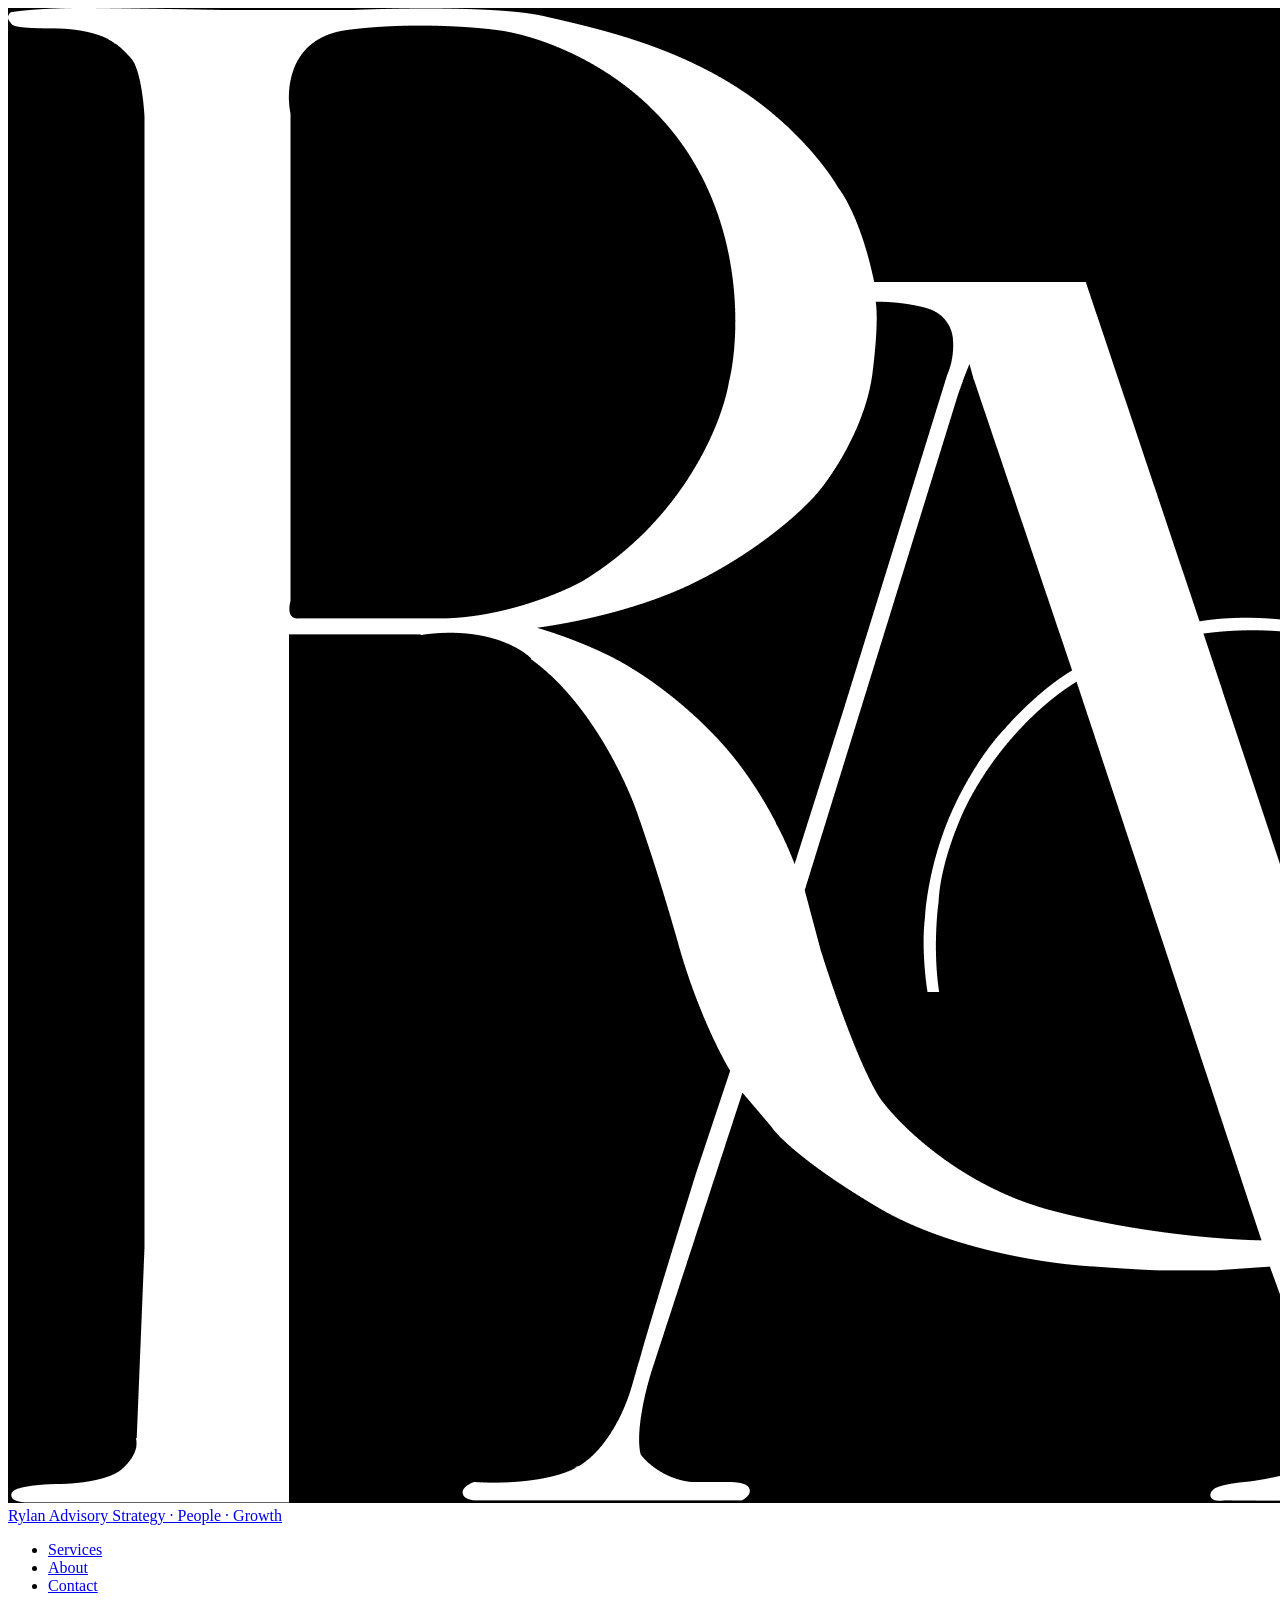
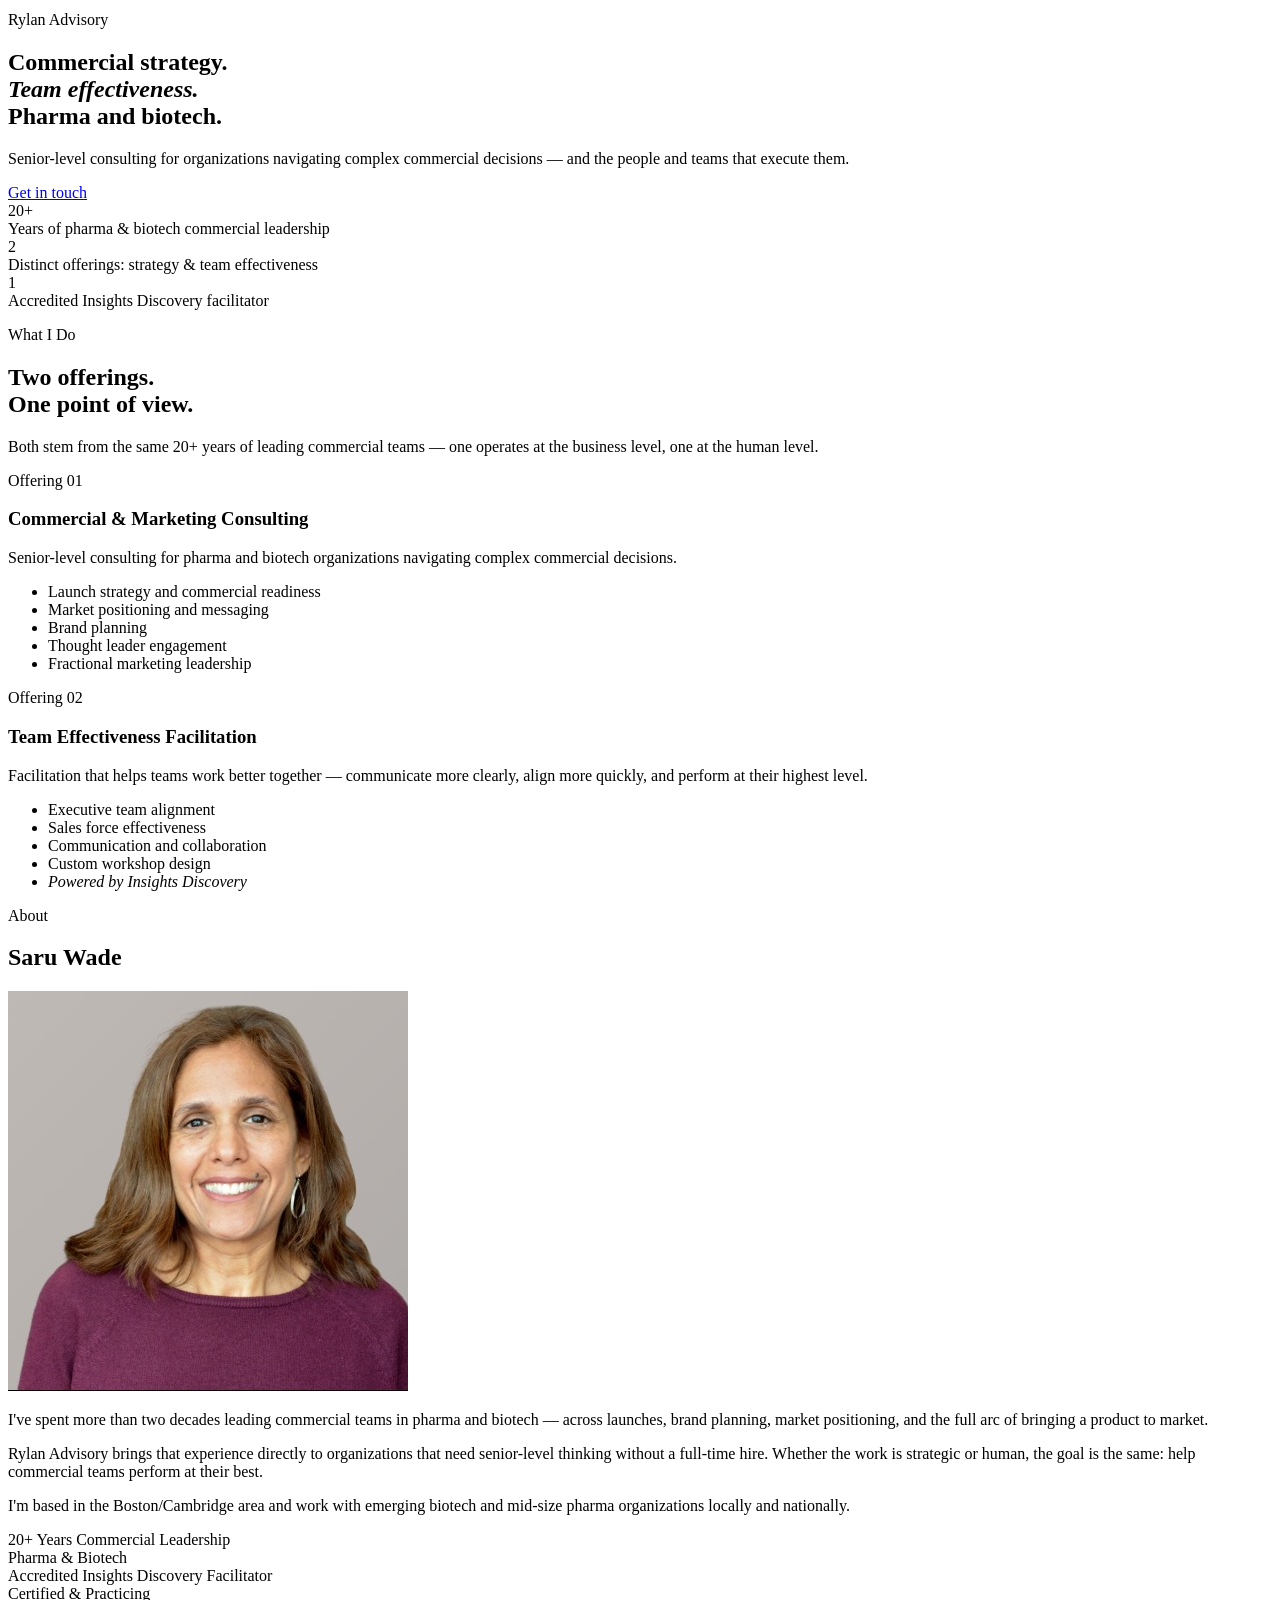
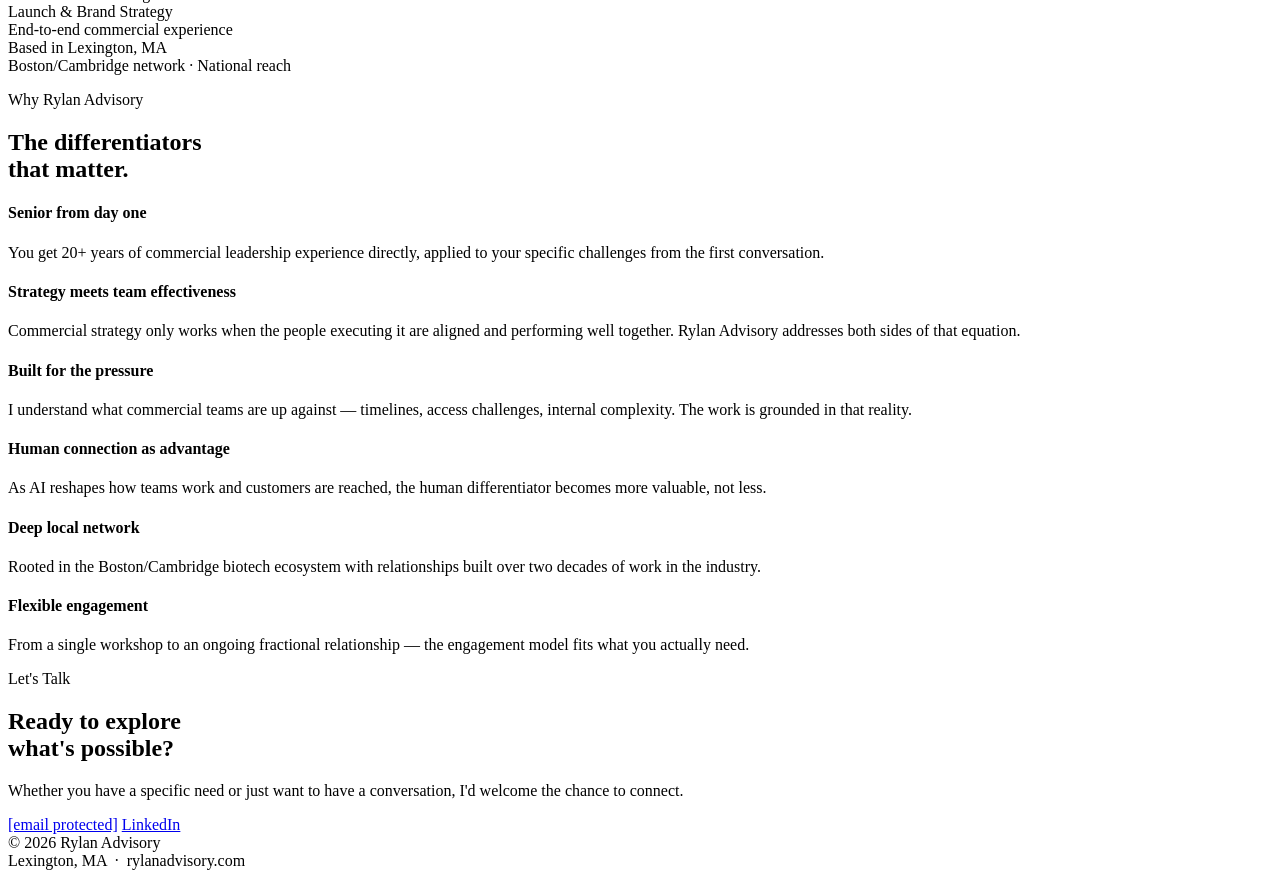
==== index.html @ 905ac135 "Rename index (2).html to index.html" ====
<!DOCTYPE html>
<html lang="en">
<head>
<meta charset="UTF-8" />
<meta name="viewport" content="width=device-width, initial-scale=1.0"/>
<meta name="description" content="Rylan Advisory — Commercial strategy and team effectiveness consulting for pharma and biotech organizations. Founded by Saru Wade, based in Lexington, MA." />
<title>Rylan Advisory | Commercial Strategy & Team Effectiveness</title>
<link rel="stylesheet" href="style.css" />
</head>
<body>

<!-- NAV -->
<nav>
  <a href="#" class="nav-logo">
    <div class="nav-logomark">
      <img src="logo.png" alt="Rylan Advisory" />
    </div>
    <div class="nav-wordmark">
      Rylan Advisory
      <span>Strategy · People · Growth</span>
    </div>
  </a>
  <ul>
    <li><a href="#offerings">Services</a></li>
    <li><a href="#about">About</a></li>
    <li><a href="#contact">Contact</a></li>
  </ul>
</nav>

<!-- HERO -->
<section class="hero">
  <div class="hero-inner">
    <div class="hero-left">
      <p class="hero-eyebrow">Rylan Advisory</p>
      <h1 class="hero-headline">
        Commercial strategy.<br/>
        <em>Team effectiveness.</em><br/>
        Pharma and biotech.
      </h1>
      <p class="hero-subhead">
        Senior-level consulting for organizations navigating complex commercial decisions — and the people and teams that execute them.
      </p>
      <a href="#contact" class="hero-cta">Get in touch</a>
    </div>
    <div class="hero-right">
      <div class="hero-stat">
        <div class="hero-stat-number">20+</div>
        <div class="hero-stat-label">Years of pharma &amp; biotech commercial leadership</div>
      </div>
      <div class="hero-stat">
        <div class="hero-stat-number">2</div>
        <div class="hero-stat-label">Distinct offerings: strategy &amp; team effectiveness</div>
      </div>
      <div class="hero-stat">
        <div class="hero-stat-number">1</div>
        <div class="hero-stat-label">Accredited Insights Discovery facilitator</div>
      </div>
    </div>
  </div>
</section>

<!-- OFFERINGS -->
<section class="offerings" id="offerings">
  <div class="section-inner">
    <p class="section-label fade-up">What I Do</p>
    <h2 class="section-title fade-up">Two offerings.<br/>One point of view.</h2>
    <p class="section-intro fade-up">Both stem from the same 20+ years of leading commercial teams — one operates at the business level, one at the human level.</p>
    <div class="offerings-grid">
      <div class="offering-card fade-up">
        <p class="offering-number">Offering 01</p>
        <h3 class="offering-title">Commercial &amp; Marketing Consulting</h3>
        <p class="offering-desc">Senior-level consulting for pharma and biotech organizations navigating complex commercial decisions.</p>
        <ul class="offering-list">
          <li>Launch strategy and commercial readiness</li>
          <li>Market positioning and messaging</li>
          <li>Brand planning</li>
          <li>Thought leader engagement</li>
          <li>Fractional marketing leadership</li>
        </ul>
      </div>
      <div class="offering-card fade-up">
        <p class="offering-number">Offering 02</p>
        <h3 class="offering-title">Team Effectiveness Facilitation</h3>
        <p class="offering-desc">Facilitation that helps teams work better together — communicate more clearly, align more quickly, and perform at their highest level.</p>
        <ul class="offering-list">
          <li>Executive team alignment</li>
          <li>Sales force effectiveness</li>
          <li>Communication and collaboration</li>
          <li>Custom workshop design</li>
          <li><em>Powered by Insights Discovery</em></li>
        </ul>
      </div>
    </div>
  </div>
</section>

<!-- ABOUT -->
<section class="about" id="about">
  <div class="about-inner">
    <div>
      <p class="section-label fade-up">About</p>
      <h2 class="section-title fade-up">Saru Wade</h2>
      <img src="[data-uri]" alt="Saru Wade" class="about-headshot fade-up" />
      <div class="about-body fade-up">
        <p>I've spent more than two decades leading commercial teams in pharma and biotech — across launches, brand planning, market positioning, and the full arc of bringing a product to market.</p>
        <p>Rylan Advisory brings that experience directly to organizations that need senior-level thinking without a full-time hire. Whether the work is strategic or human, the goal is the same: help commercial teams perform at their best.</p>
        <p>I'm based in the Boston/Cambridge area and work with emerging biotech and mid-size pharma organizations locally and nationally.</p>
      </div>
    </div>
    <div class="about-credentials fade-up">
      <div class="credential">
        <div class="credential-title">20+ Years Commercial Leadership</div>
        <div class="credential-detail">Pharma &amp; Biotech</div>
      </div>
      <div class="credential">
        <div class="credential-title">Accredited Insights Discovery Facilitator</div>
        <div class="credential-detail">Certified &amp; Practicing</div>
      </div>
      <div class="credential">
        <div class="credential-title">Launch &amp; Brand Strategy</div>
        <div class="credential-detail">End-to-end commercial experience</div>
      </div>
      <div class="credential">
        <div class="credential-title">Based in Lexington, MA</div>
        <div class="credential-detail">Boston/Cambridge network · National reach</div>
      </div>
    </div>
  </div>
</section>

<!-- WHY -->
<section class="why">
  <div class="section-inner">
    <p class="section-label fade-up">Why Rylan Advisory</p>
    <h2 class="section-title fade-up">The differentiators<br/>that matter.</h2>
    <div class="why-grid">
      <div class="why-item fade-up">
        <div class="why-icon"></div>
        <h4 class="why-item-title">Senior from day one</h4>
        <p class="why-item-text">You get 20+ years of commercial leadership experience directly, applied to your specific challenges from the first conversation.</p>
      </div>
      <div class="why-item fade-up">
        <div class="why-icon"></div>
        <h4 class="why-item-title">Strategy meets team effectiveness</h4>
        <p class="why-item-text">Commercial strategy only works when the people executing it are aligned and performing well together. Rylan Advisory addresses both sides of that equation.</p>
      </div>
      <div class="why-item fade-up">
        <div class="why-icon"></div>
        <h4 class="why-item-title">Built for the pressure</h4>
        <p class="why-item-text">I understand what commercial teams are up against — timelines, access challenges, internal complexity. The work is grounded in that reality.</p>
      </div>
      <div class="why-item fade-up">
        <div class="why-icon"></div>
        <h4 class="why-item-title">Human connection as advantage</h4>
        <p class="why-item-text">As AI reshapes how teams work and customers are reached, the human differentiator becomes more valuable, not less.</p>
      </div>
      <div class="why-item fade-up">
        <div class="why-icon"></div>
        <h4 class="why-item-title">Deep local network</h4>
        <p class="why-item-text">Rooted in the Boston/Cambridge biotech ecosystem with relationships built over two decades of work in the industry.</p>
      </div>
      <div class="why-item fade-up">
        <div class="why-icon"></div>
        <h4 class="why-item-title">Flexible engagement</h4>
        <p class="why-item-text">From a single workshop to an ongoing fractional relationship — the engagement model fits what you actually need.</p>
      </div>
    </div>
  </div>
</section>

<!-- CONTACT -->
<section class="contact" id="contact">
  <div class="section-inner">
    <p class="section-label fade-up">Let's Talk</p>
    <h2 class="section-title fade-up">Ready to explore<br/>what's possible?</h2>
    <p class="contact-sub fade-up">Whether you have a specific need or just want to have a conversation, I'd welcome the chance to connect.</p>
    <div class="contact-links fade-up">
      <a href="/cdn-cgi/l/email-protection#83f0e2f1f6adf4e2e7e6c3e4eee2eaefade0ecee" class="contact-link primary"><span class="__cf_email__" data-cfemail="3f4c5e4d4a11485e5b5a7f58525e5653115c5052">[email&#160;protected]</span></a>
      <a href="https://www.linkedin.com/in/saru-wade" class="contact-link secondary" target="_blank">LinkedIn</a>
    </div>
  </div>
</section>

<!-- FOOTER -->
<footer>
  <div class="footer-left">&copy; 2026 Rylan Advisory</div>
  <div class="footer-right">Lexington, MA &nbsp;&middot;&nbsp; rylanadvisory.com</div>
</footer>

<script data-cfasync="false" src="/cdn-cgi/scripts/5c5dd728/cloudflare-static/email-decode.min.js"></script><script>
  const observer = new IntersectionObserver((entries) => {
    entries.forEach((entry) => {
      if (entry.isIntersecting) {
        setTimeo
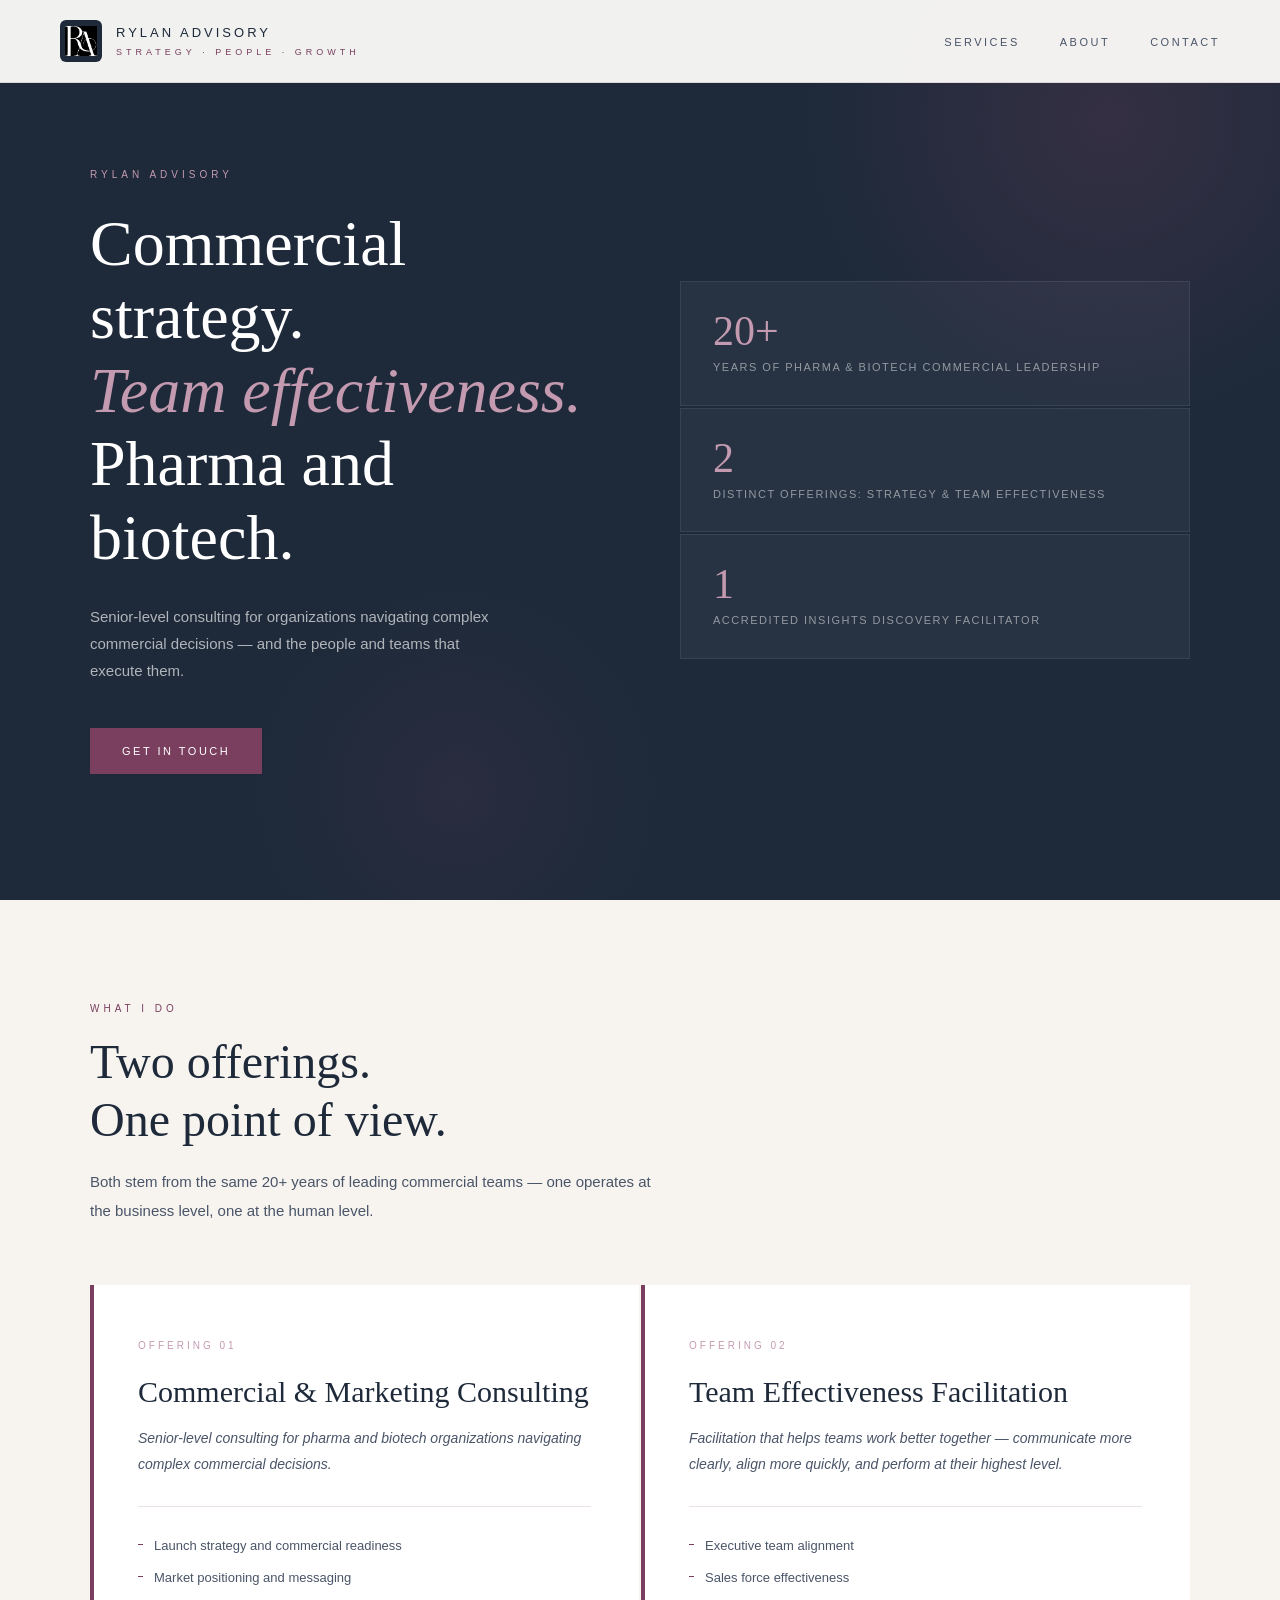
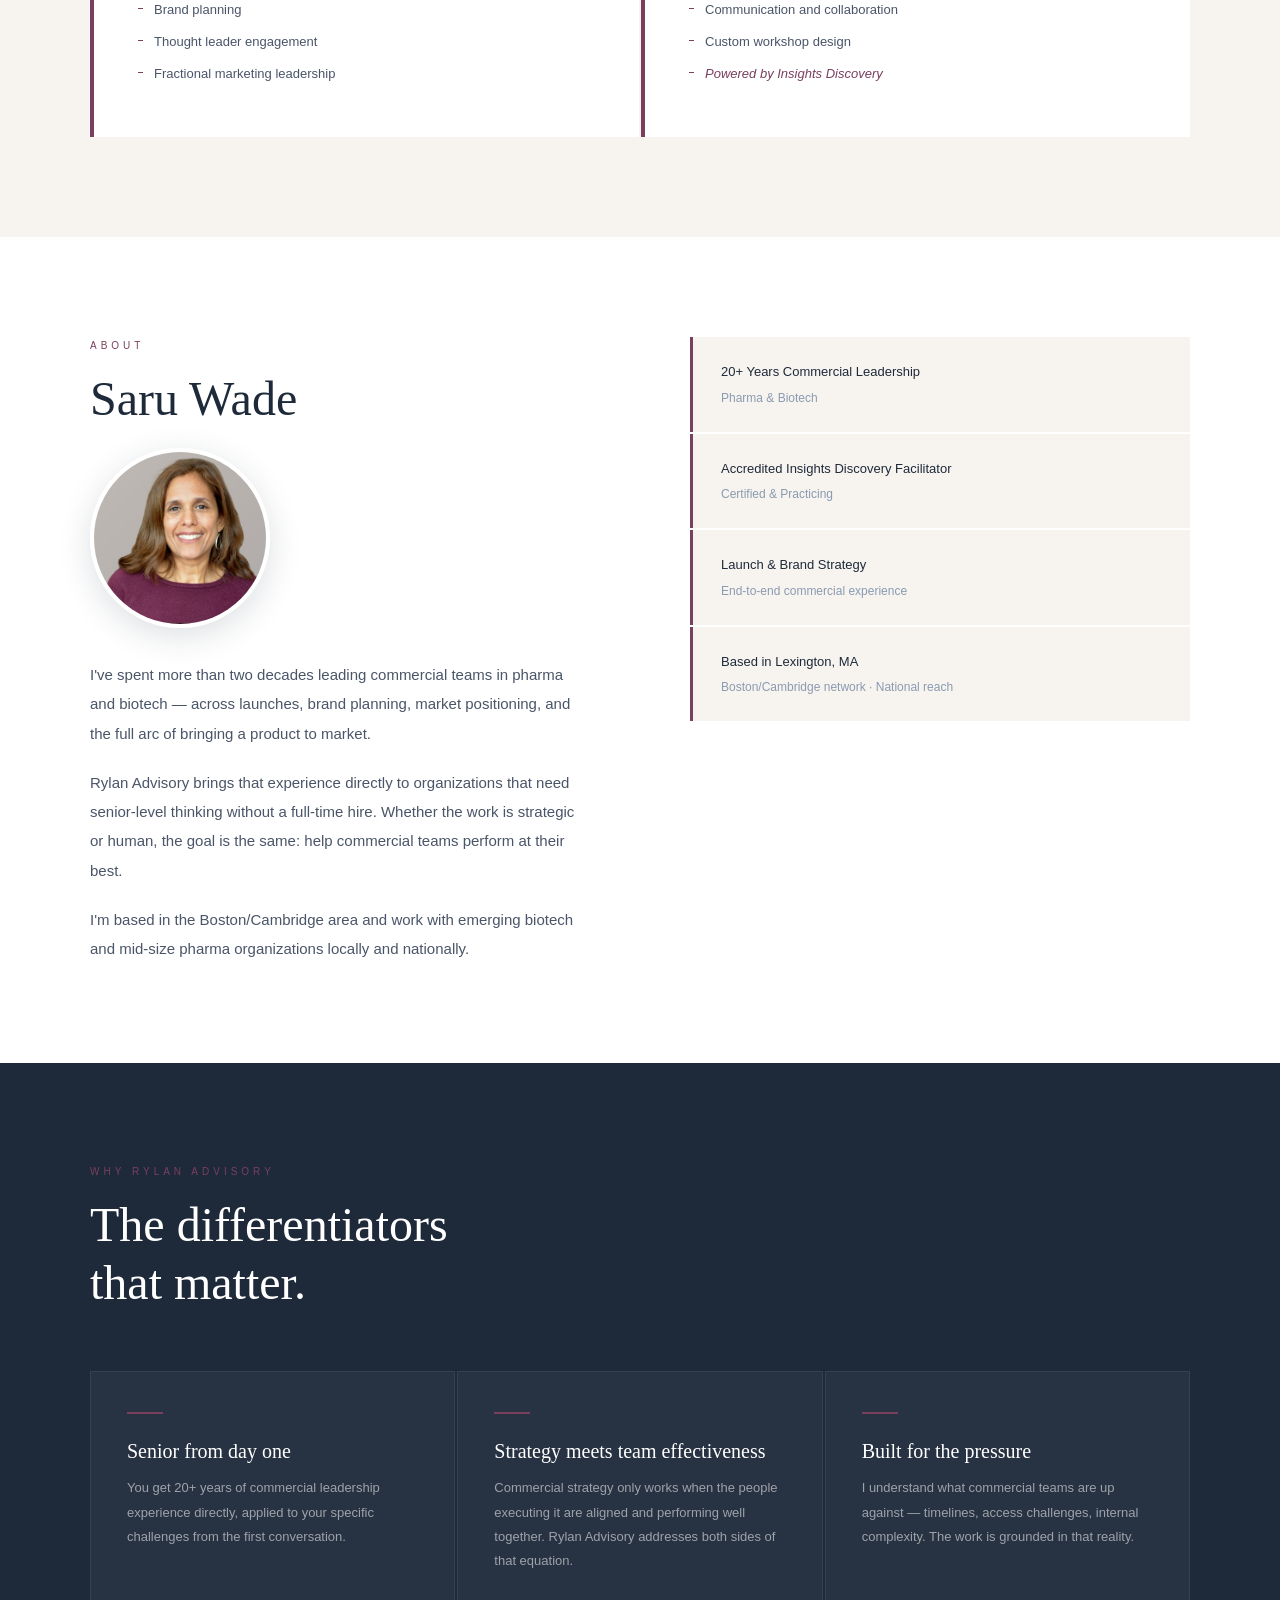
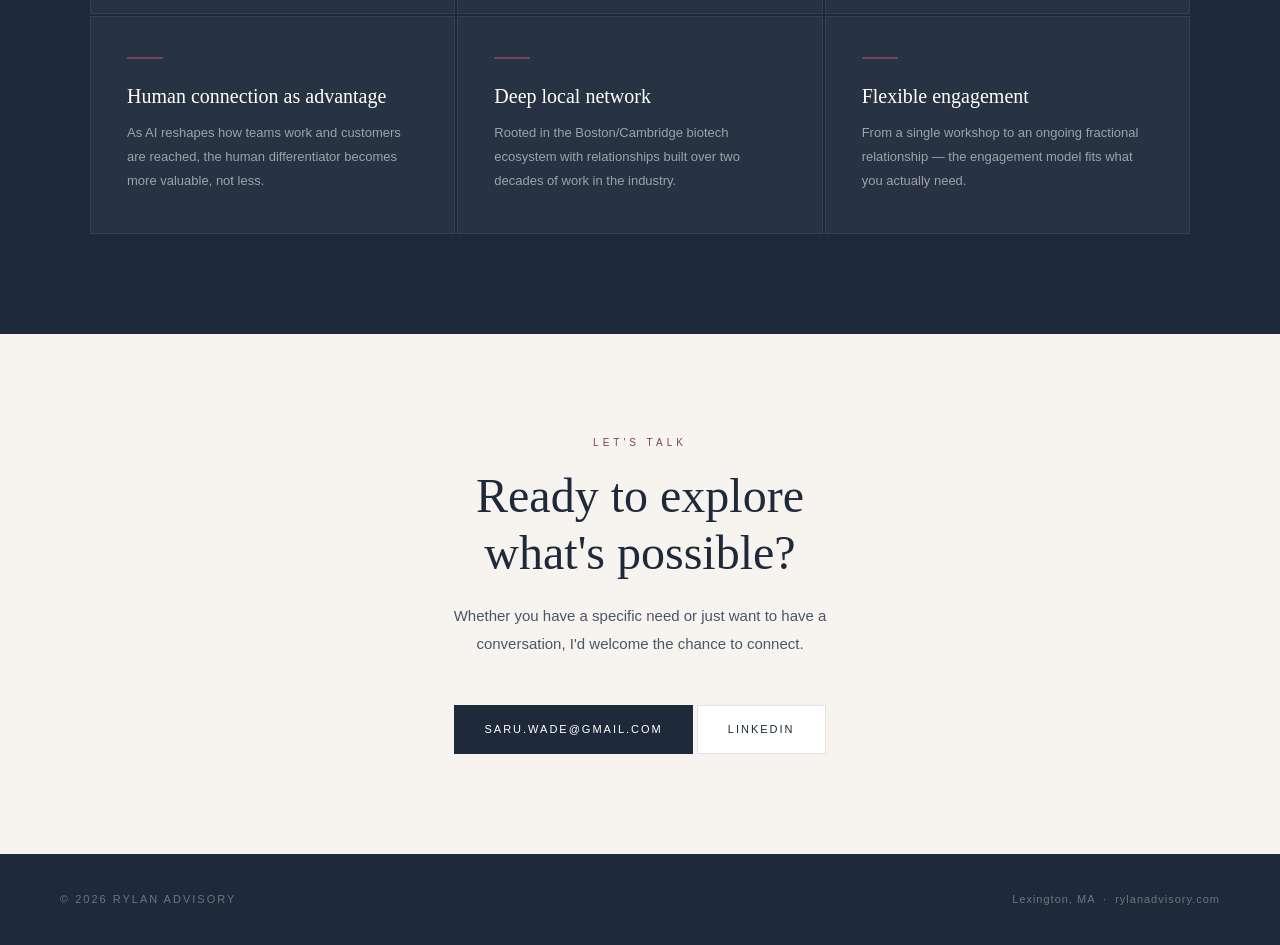
==== commit f1658de0: "Add files via upload" ====
--- a/index.html
+++ b/index.html
@@ -175,7 +175,7 @@
     <h2 class="section-title fade-up">Ready to explore<br/>what's possible?</h2>
     <p class="contact-sub fade-up">Whether you have a specific need or just want to have a conversation, I'd welcome the chance to connect.</p>
     <div class="contact-links fade-up">
-      <a href="/cdn-cgi/l/email-protection#83f0e2f1f6adf4e2e7e6c3e4eee2eaefade0ecee" class="contact-link primary"><span class="__cf_email__" data-cfemail="3f4c5e4d4a11485e5b5a7f58525e5653115c5052">[email&#160;protected]</span></a>
+      <a href="mailto:saru.wade@gmail.com" class="contact-link primary">saru.wade@gmail.com</a>
       <a href="https://www.linkedin.com/in/saru-wade" class="contact-link secondary" target="_blank">LinkedIn</a>
     </div>
   </div>
@@ -187,8 +187,17 @@
   <div class="footer-right">Lexington, MA &nbsp;&middot;&nbsp; rylanadvisory.com</div>
 </footer>
 
-<script data-cfasync="false" src="/cdn-cgi/scripts/5c5dd728/cloudflare-static/email-decode.min.js"></script><script>
+
+<script>
   const observer = new IntersectionObserver((entries) => {
     entries.forEach((entry) => {
       if (entry.isIntersecting) {
-        setTimeo
+        setTimeout(() => entry.target.classList.add('visible'), 80);
+      }
+    });
+  }, { threshold: 0.1 });
+
+  document.querySelectorAll('.fade-up').forEach(el => observer.observe(el));
+</script>
+</body>
+</html>
--- a/style.css
+++ b/style.css
@@ -0,0 +1,540 @@
+@import url('https://fonts.googleapis.com/css2?family=Cormorant+Garamond:ital,wght@0,300;0,400;0,600;1,300;1,400&family=Jost:wght@300;400;500;600&display=swap');
+
+:root {
+  --navy: #1e2a3a;
+  --plum: #7a3f5e;
+  --plum-light: #9b5a78;
+  --plum-muted: #c49ab0;
+  --cream: #f7f4f0;
+  --warm-white: #fdfcfa;
+  --text-dark: #1e2a3a;
+  --text-mid: #4a5568;
+  --text-light: #8a9ab0;
+  --border: rgba(122,63,94,0.15);
+}
+
+*, *::before, *::after {
+  box-sizing: border-box;
+  margin: 0;
+  padding: 0;
+}
+
+html { scroll-behavior: smooth; }
+
+body {
+  font-family: 'Jost', sans-serif;
+  background: var(--warm-white);
+  color: var(--text-dark);
+  font-weight: 300;
+  line-height: 1.7;
+  overflow-x: hidden;
+}
+
+/* NAV */
+nav {
+  position: fixed;
+  top: 0; left: 0; right: 0;
+  z-index: 100;
+  padding: 20px 60px;
+  display: flex;
+  justify-content: space-between;
+  align-items: center;
+  background: rgba(253,252,250,0.95);
+  backdrop-filter: blur(12px);
+  border-bottom: 1px solid var(--border);
+}
+
+.nav-logo {
+  display: flex;
+  align-items: center;
+  gap: 14px;
+  text-decoration: none;
+}
+
+.nav-logomark {
+  width: 42px;
+  height: 42px;
+  background: var(--navy);
+  border-radius: 6px;
+  display: flex;
+  align-items: center;
+  justify-content: center;
+  overflow: hidden;
+  flex-shrink: 0;
+}
+
+.nav-logomark img {
+  width: 32px;
+  height: 32px;
+  object-fit: contain;
+}
+
+.nav-wordmark {
+  font-family: 'Jost', sans-serif;
+  font-size: 13px;
+  font-weight: 500;
+  letter-spacing: 3px;
+  text-transform: uppercase;
+  color: var(--navy);
+}
+
+.nav-wordmark span {
+  display: block;
+  font-size: 9px;
+  font-weight: 300;
+  letter-spacing: 4px;
+  color: var(--plum);
+  margin-top: 1px;
+}
+
+nav ul {
+  list-style: none;
+  display: flex;
+  gap: 40px;
+}
+
+nav ul a {
+  text-decoration: none;
+  font-size: 11px;
+  font-weight: 500;
+  letter-spacing: 2.5px;
+  text-transform: uppercase;
+  color: var(--text-mid);
+  transition: color 0.2s;
+}
+
+nav ul a:hover { color: var(--plum); }
+
+/* HERO */
+.hero {
+  min-height: 100vh;
+  background: var(--navy);
+  display: flex;
+  align-items: center;
+  position: relative;
+  overflow: hidden;
+  padding: 120px 60px 80px;
+}
+
+.hero::before {
+  content: '';
+  position: absolute;
+  top: -20%;
+  right: -10%;
+  width: 600px;
+  height: 600px;
+  background: radial-gradient(circle, rgba(122,63,94,0.25) 0%, transparent 70%);
+  pointer-events: none;
+}
+
+.hero::after {
+  content: '';
+  position: absolute;
+  bottom: -10%;
+  left: 20%;
+  width: 400px;
+  height: 400px;
+  background: radial-gradient(circle, rgba(122,63,94,0.12) 0%, transparent 70%);
+  pointer-events: none;
+}
+
+.hero-inner {
+  max-width: 1100px;
+  margin: 0 auto;
+  width: 100%;
+  display: grid;
+  grid-template-columns: 1fr 1fr;
+  gap: 80px;
+  align-items: center;
+  position: relative;
+  z-index: 1;
+}
+
+.hero-eyebrow {
+  font-size: 10px;
+  font-weight: 500;
+  letter-spacing: 4px;
+  text-transform: uppercase;
+  color: var(--plum-muted);
+  margin-bottom: 24px;
+}
+
+.hero-headline {
+  font-family: 'Cormorant Garamond', serif;
+  font-size: clamp(42px, 5vw, 64px);
+  font-weight: 300;
+  line-height: 1.15;
+  color: white;
+  margin-bottom: 28px;
+}
+
+.hero-headline em {
+  font-style: italic;
+  color: var(--plum-muted);
+}
+
+.hero-subhead {
+  font-size: 15px;
+  font-weight: 300;
+  color: rgba(255,255,255,0.65);
+  line-height: 1.8;
+  max-width: 420px;
+  margin-bottom: 44px;
+}
+
+.hero-cta {
+  display: inline-flex;
+  align-items: center;
+  gap: 12px;
+  padding: 14px 32px;
+  background: var(--plum);
+  color: white;
+  text-decoration: none;
+  font-size: 11px;
+  font-weight: 500;
+  letter-spacing: 2.5px;
+  text-transform: uppercase;
+  transition: background 0.2s, transform 0.2s;
+}
+
+.hero-cta:hover {
+  background: var(--plum-light);
+  transform: translateY(-1px);
+}
+
+.hero-right {
+  display: flex;
+  flex-direction: column;
+  gap: 2px;
+}
+
+.hero-stat {
+  padding: 28px 32px;
+  border: 1px solid rgba(255,255,255,0.08);
+  background: rgba(255,255,255,0.04);
+  transition: background 0.2s;
+}
+
+.hero-stat:hover { background: rgba(255,255,255,0.07); }
+
+.hero-stat-number {
+  font-family: 'Cormorant Garamond', serif;
+  font-size: 42px;
+  font-weight: 300;
+  color: var(--plum-muted);
+  line-height: 1;
+  margin-bottom: 6px;
+}
+
+.hero-stat-label {
+  font-size: 11px;
+  font-weight: 400;
+  letter-spacing: 1.5px;
+  color: rgba(255,255,255,0.5);
+  text-transform: uppercase;
+}
+
+/* SECTIONS */
+section { padding: 100px 60px; }
+
+.section-inner { max-width: 1100px; margin: 0 auto; }
+
+.section-label {
+  font-size: 10px;
+  font-weight: 500;
+  letter-spacing: 4px;
+  text-transform: uppercase;
+  color: var(--plum);
+  margin-bottom: 16px;
+}
+
+.section-title {
+  font-family: 'Cormorant Garamond', serif;
+  font-size: clamp(32px, 4vw, 48px);
+  font-weight: 300;
+  color: var(--navy);
+  line-height: 1.2;
+  margin-bottom: 20px;
+}
+
+.section-intro {
+  font-size: 15px;
+  color: var(--text-mid);
+  max-width: 580px;
+  line-height: 1.9;
+  margin-bottom: 60px;
+}
+
+/* OFFERINGS */
+.offerings { background: var(--cream); }
+
+.offerings-grid {
+  display: grid;
+  grid-template-columns: 1fr 1fr;
+  gap: 2px;
+}
+
+.offering-card {
+  background: white;
+  padding: 52px 48px;
+  position: relative;
+  overflow: hidden;
+  transition: transform 0.25s;
+}
+
+.offering-card:hover { transform: translateY(-3px); }
+
+.offering-card::before {
+  content: '';
+  position: absolute;
+  top: 0; left: 0;
+  width: 4px;
+  height: 100%;
+  background: var(--plum);
+}
+
+.offering-number {
+  font-size: 10px;
+  font-weight: 500;
+  letter-spacing: 3px;
+  text-transform: uppercase;
+  color: var(--plum-muted);
+  margin-bottom: 20px;
+}
+
+.offering-title {
+  font-family: 'Cormorant Garamond', serif;
+  font-size: 30px;
+  font-weight: 400;
+  color: var(--navy);
+  margin-bottom: 16px;
+  line-height: 1.2;
+}
+
+.offering-desc {
+  font-size: 14px;
+  color: var(--text-mid);
+  line-height: 1.85;
+  font-style: italic;
+  margin-bottom: 28px;
+  padding-bottom: 28px;
+  border-bottom: 1px solid var(--border);
+}
+
+.offering-list {
+  list-style: none;
+  display: flex;
+  flex-direction: column;
+  gap: 10px;
+}
+
+.offering-list li {
+  font-size: 13px;
+  font-weight: 400;
+  color: var(--text-mid);
+  padding-left: 16px;
+  position: relative;
+}
+
+.offering-list li::before {
+  content: '';
+  position: absolute;
+  left: 0;
+  top: 9px;
+  width: 5px;
+  height: 1px;
+  background: var(--plum);
+}
+
+.offering-list li em {
+  font-style: italic;
+  color: var(--plum);
+}
+
+/* ABOUT */
+.about { background: white; }
+
+.about-inner {
+  max-width: 1100px;
+  margin: 0 auto;
+  display: grid;
+  grid-template-columns: 1fr 1fr;
+  gap: 100px;
+  align-items: start;
+}
+
+.about-body {
+  font-size: 15px;
+  color: var(--text-mid);
+  line-height: 1.95;
+}
+
+.about-body p + p { margin-top: 20px; }
+
+.about-headshot {
+  width: 180px;
+  height: 180px;
+  border-radius: 50%;
+  object-fit: cover;
+  object-position: center top;
+  border: 4px solid white;
+  box-shadow: 0 8px 32px rgba(30,42,58,0.15);
+  margin-bottom: 32px;
+  display: block;
+}
+
+.about-credentials {
+  display: flex;
+  flex-direction: column;
+  gap: 2px;
+}
+
+.credential {
+  padding: 24px 28px;
+  background: var(--cream);
+  border-left: 3px solid var(--plum);
+}
+
+.credential-title {
+  font-size: 13px;
+  font-weight: 500;
+  color: var(--navy);
+  margin-bottom: 4px;
+}
+
+.credential-detail {
+  font-size: 12px;
+  color: var(--text-light);
+}
+
+/* WHY */
+.why { background: var(--navy); color: white; }
+.why .section-title { color: white; }
+
+.why-grid {
+  display: grid;
+  grid-template-columns: repeat(3, 1fr);
+  gap: 2px;
+  margin-top: 60px;
+}
+
+.why-item {
+  padding: 40px 36px;
+  background: rgba(255,255,255,0.04);
+  border: 1px solid rgba(255,255,255,0.07);
+  transition: background 0.2s;
+}
+
+.why-item:hover { background: rgba(255,255,255,0.08); }
+
+.why-icon {
+  width: 36px;
+  height: 2px;
+  background: var(--plum);
+  margin-bottom: 24px;
+}
+
+.why-item-title {
+  font-family: 'Cormorant Garamond', serif;
+  font-size: 20px;
+  font-weight: 400;
+  color: white;
+  margin-bottom: 12px;
+  line-height: 1.3;
+}
+
+.why-item-text {
+  font-size: 13px;
+  color: rgba(255,255,255,0.55);
+  line-height: 1.85;
+}
+
+/* CONTACT */
+.contact { background: var(--cream); text-align: center; }
+
+.contact .section-inner {
+  display: flex;
+  flex-direction: column;
+  align-items: center;
+}
+
+.contact-sub {
+  font-size: 15px;
+  color: var(--text-mid);
+  max-width: 460px;
+  line-height: 1.85;
+  margin-bottom: 48px;
+}
+
+.contact-links {
+  display: flex;
+  gap: 4px;
+  flex-wrap: wrap;
+  justify-content: center;
+}
+
+.contact-link {
+  display: inline-flex;
+  align-items: center;
+  padding: 14px 30px;
+  text-decoration: none;
+  font-size: 11px;
+  font-weight: 500;
+  letter-spacing: 2px;
+  text-transform: uppercase;
+  transition: all 0.2s;
+}
+
+.contact-link.primary { background: var(--navy); color: white; }
+.contact-link.primary:hover { background: var(--plum); }
+.contact-link.secondary { background: white; color: var(--navy); border: 1px solid var(--border); }
+.contact-link.secondary:hover { border-color: var(--plum); color: var(--plum); }
+
+/* FOOTER */
+footer {
+  background: var(--navy);
+  padding: 36px 60px;
+  display: flex;
+  justify-content: space-between;
+  align-items: center;
+}
+
+.footer-left {
+  font-size: 11px;
+  font-weight: 400;
+  letter-spacing: 2px;
+  text-transform: uppercase;
+  color: rgba(255,255,255,0.35);
+}
+
+.footer-right {
+  font-size: 11px;
+  color: rgba(255,255,255,0.35);
+  letter-spacing: 1px;
+}
+
+/* ANIMATIONS */
+.fade-up {
+  opacity: 0;
+  transform: translateY(24px);
+  transition: opacity 0.7s ease, transform 0.7s ease;
+}
+
+.fade-up.visible {
+  opacity: 1;
+  transform: translateY(0);
+}
+
+/* RESPONSIVE */
+@media (max-width: 900px) {
+  nav { padding: 16px 24px; }
+  nav ul { display: none; }
+  section { padding: 70px 24px; }
+  .hero { padding: 100px 24px 70px; }
+  .hero-inner { grid-template-columns: 1fr; gap: 50px; }
+  .hero-right { display: none; }
+  .offerings-grid { grid-template-columns: 1fr; }
+  .about-inner { grid-template-columns: 1fr; gap: 50px; }
+  .why-grid { grid-template-columns: 1fr; }
+  footer { flex-direction: column; gap: 12px; text-align: center; }
+}
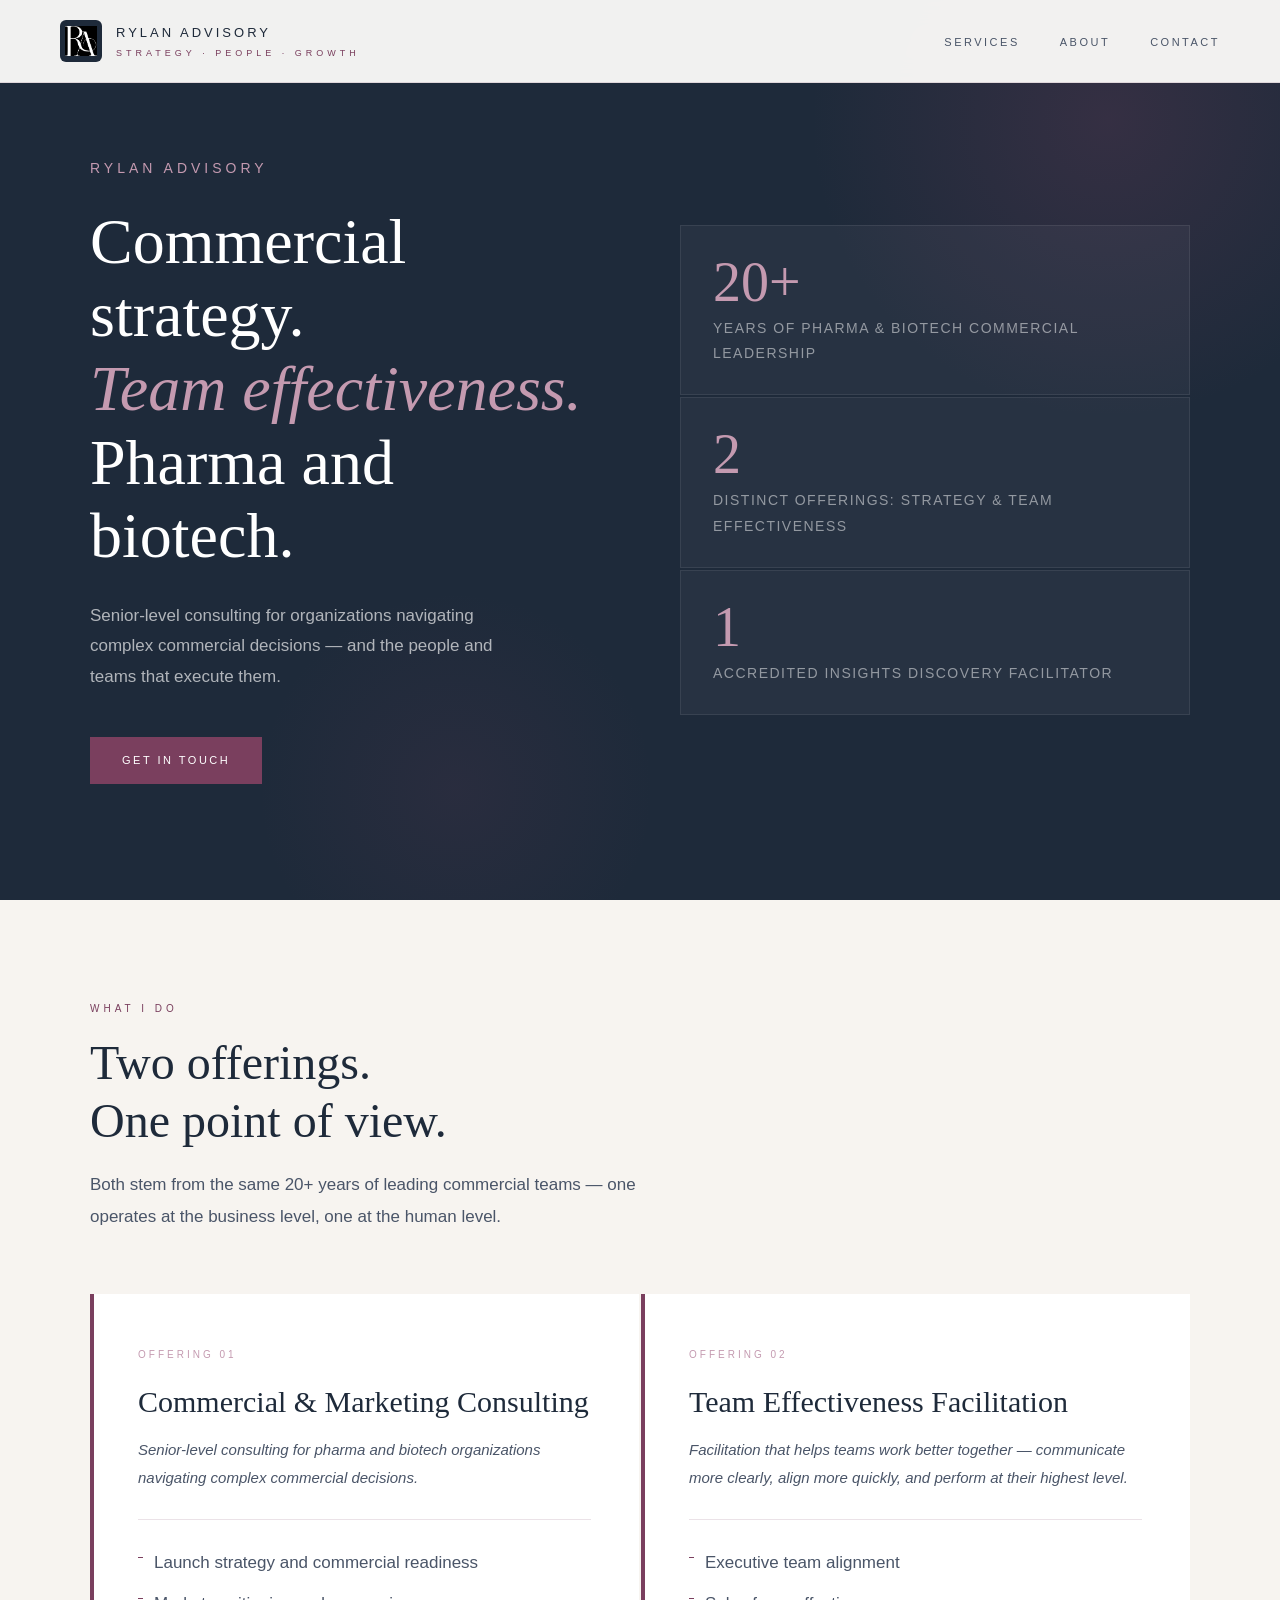
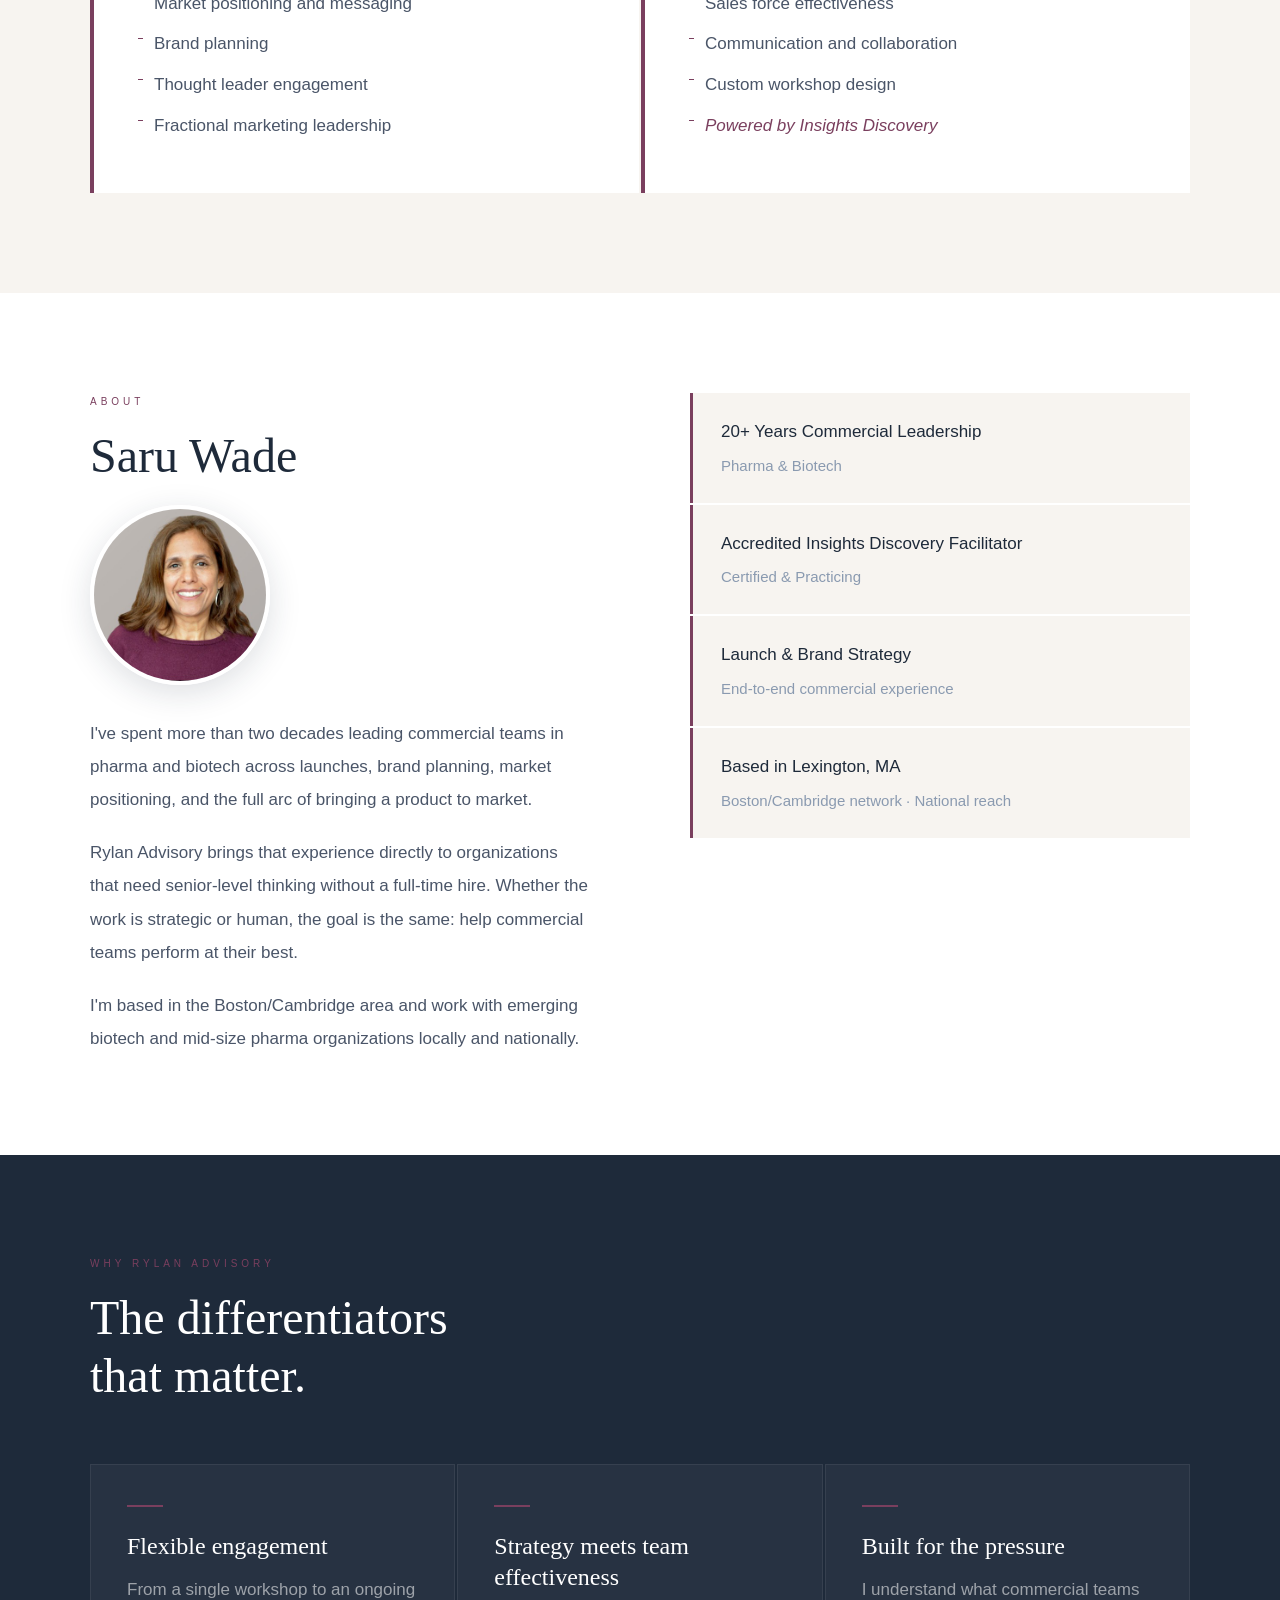
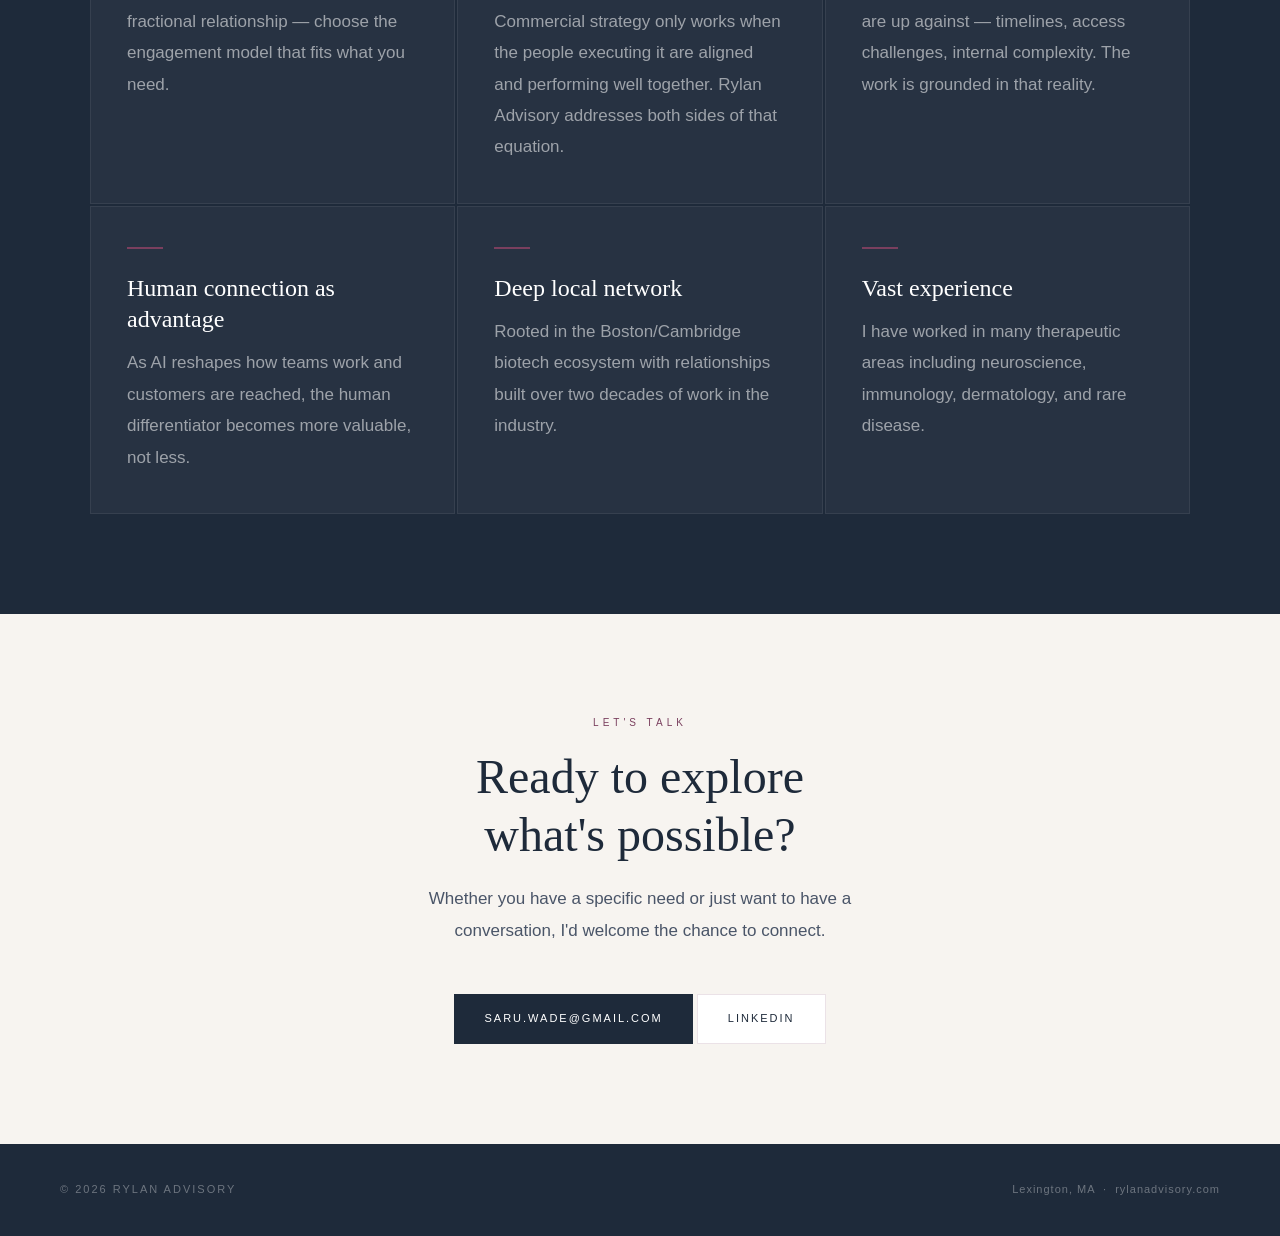
==== commit f42feaef: "Update index.html" ====
--- a/index.html
+++ b/index.html
@@ -102,7 +102,7 @@
       <h2 class="section-title fade-up">Saru Wade</h2>
       <img src="[data-uri]" alt="Saru Wade" class="about-headshot fade-up" />
       <div class="about-body fade-up">
-        <p>I've spent more than two decades leading commercial teams in pharma and biotech — across launches, brand planning, market positioning, and the full arc of bringing a product to market.</p>
+        <p>I've spent more than two decades leading commercial teams in pharma and biotech across launches, brand planning, market positioning, and the full arc of bringing a product to market.</p>
         <p>Rylan Advisory brings that experience directly to organizations that need senior-level thinking without a full-time hire. Whether the work is strategic or human, the goal is the same: help commercial teams perform at their best.</p>
         <p>I'm based in the Boston/Cambridge area and work with emerging biotech and mid-size pharma organizations locally and nationally.</p>
       </div>
@@ -136,8 +136,8 @@
     <div class="why-grid">
       <div class="why-item fade-up">
         <div class="why-icon"></div>
-        <h4 class="why-item-title">Senior from day one</h4>
-        <p class="why-item-text">You get 20+ years of commercial leadership experience directly, applied to your specific challenges from the first conversation.</p>
+        <h4 class="why-item-title">Flexible engagement</h4>
+        <p class="why-item-text">From a single workshop to an ongoing fractional relationship — choose the engagement model that fits what you need.</p>
       </div>
       <div class="why-item fade-up">
         <div class="why-icon"></div>
@@ -161,8 +161,8 @@
       </div>
       <div class="why-item fade-up">
         <div class="why-icon"></div>
-        <h4 class="why-item-title">Flexible engagement</h4>
-        <p class="why-item-text">From a single workshop to an ongoing fractional relationship — the engagement model fits what you actually need.</p>
+        <h4 class="why-item-title">Vast experience</h4>
+        <p class="why-item-text">I have worked in many therapeutic areas including neuroscience, immunology, dermatology, and rare disease.</p>
       </div>
     </div>
   </div>
@@ -200,4 +200,4 @@
   document.querySelectorAll('.fade-up').forEach(el => observer.observe(el));
 </script>
 </body>
-</html>+</html>
--- a/style.css
+++ b/style.css
@@ -26,7 +26,7 @@
   background: var(--warm-white);
   color: var(--text-dark);
   font-weight: 300;
-  line-height: 1.7;
+  line-height: 1.8;
   overflow-x: hidden;
 }
 
@@ -151,7 +151,7 @@
 }
 
 .hero-eyebrow {
-  font-size: 10px;
+  font-size: 14px;
   font-weight: 500;
   letter-spacing: 4px;
   text-transform: uppercase;
@@ -174,7 +174,7 @@
 }
 
 .hero-subhead {
-  font-size: 15px;
+  font-size: 17px;
   font-weight: 300;
   color: rgba(255,255,255,0.65);
   line-height: 1.8;
@@ -219,7 +219,7 @@
 
 .hero-stat-number {
   font-family: 'Cormorant Garamond', serif;
-  font-size: 42px;
+  font-size: 56px;
   font-weight: 300;
   color: var(--plum-muted);
   line-height: 1;
@@ -227,7 +227,7 @@
 }
 
 .hero-stat-label {
-  font-size: 11px;
+  font-size: 14px;
   font-weight: 400;
   letter-spacing: 1.5px;
   color: rgba(255,255,255,0.5);
@@ -258,7 +258,7 @@
 }
 
 .section-intro {
-  font-size: 15px;
+  font-size: 17px;
   color: var(--text-mid);
   max-width: 580px;
   line-height: 1.9;
@@ -312,7 +312,7 @@
 }
 
 .offering-desc {
-  font-size: 14px;
+  font-size: 15px;
   color: var(--text-mid);
   line-height: 1.85;
   font-style: italic;
@@ -329,7 +329,7 @@
 }
 
 .offering-list li {
-  font-size: 13px;
+  font-size: 17px;
   font-weight: 400;
   color: var(--text-mid);
   padding-left: 16px;
@@ -346,11 +346,6 @@
   background: var(--plum);
 }
 
-.offering-list li em {
-  font-style: italic;
-  color: var(--plum);
-}
-
 /* ABOUT */
 .about { background: white; }
 
@@ -364,7 +359,7 @@
 }
 
 .about-body {
-  font-size: 15px;
+  font-size: 17px;
   color: var(--text-mid);
   line-height: 1.95;
 }
@@ -396,14 +391,14 @@
 }
 
 .credential-title {
-  font-size: 13px;
+  font-size: 17px;
   font-weight: 500;
   color: var(--navy);
   margin-bottom: 4px;
 }
 
 .credential-detail {
-  font-size: 12px;
+  font-size: 15px;
   color: var(--text-light);
 }
 
@@ -436,7 +431,7 @@
 
 .why-item-title {
   font-family: 'Cormorant Garamond', serif;
-  font-size: 20px;
+  font-size: 24px;
   font-weight: 400;
   color: white;
   margin-bottom: 12px;
@@ -444,7 +439,7 @@
 }
 
 .why-item-text {
-  font-size: 13px;
+  font-size: 17px;
   color: rgba(255,255,255,0.55);
   line-height: 1.85;
 }
@@ -459,7 +454,7 @@
 }
 
 .contact-sub {
-  font-size: 15px;
+  font-size: 17px;
   color: var(--text-mid);
   max-width: 460px;
   line-height: 1.85;
@@ -538,3 +533,8 @@
   .why-grid { grid-template-columns: 1fr; }
   footer { flex-direction: column; gap: 12px; text-align: center; }
 }
+
+.offering-list li em {
+  font-style: italic;
+  color: var(--plum);
+}
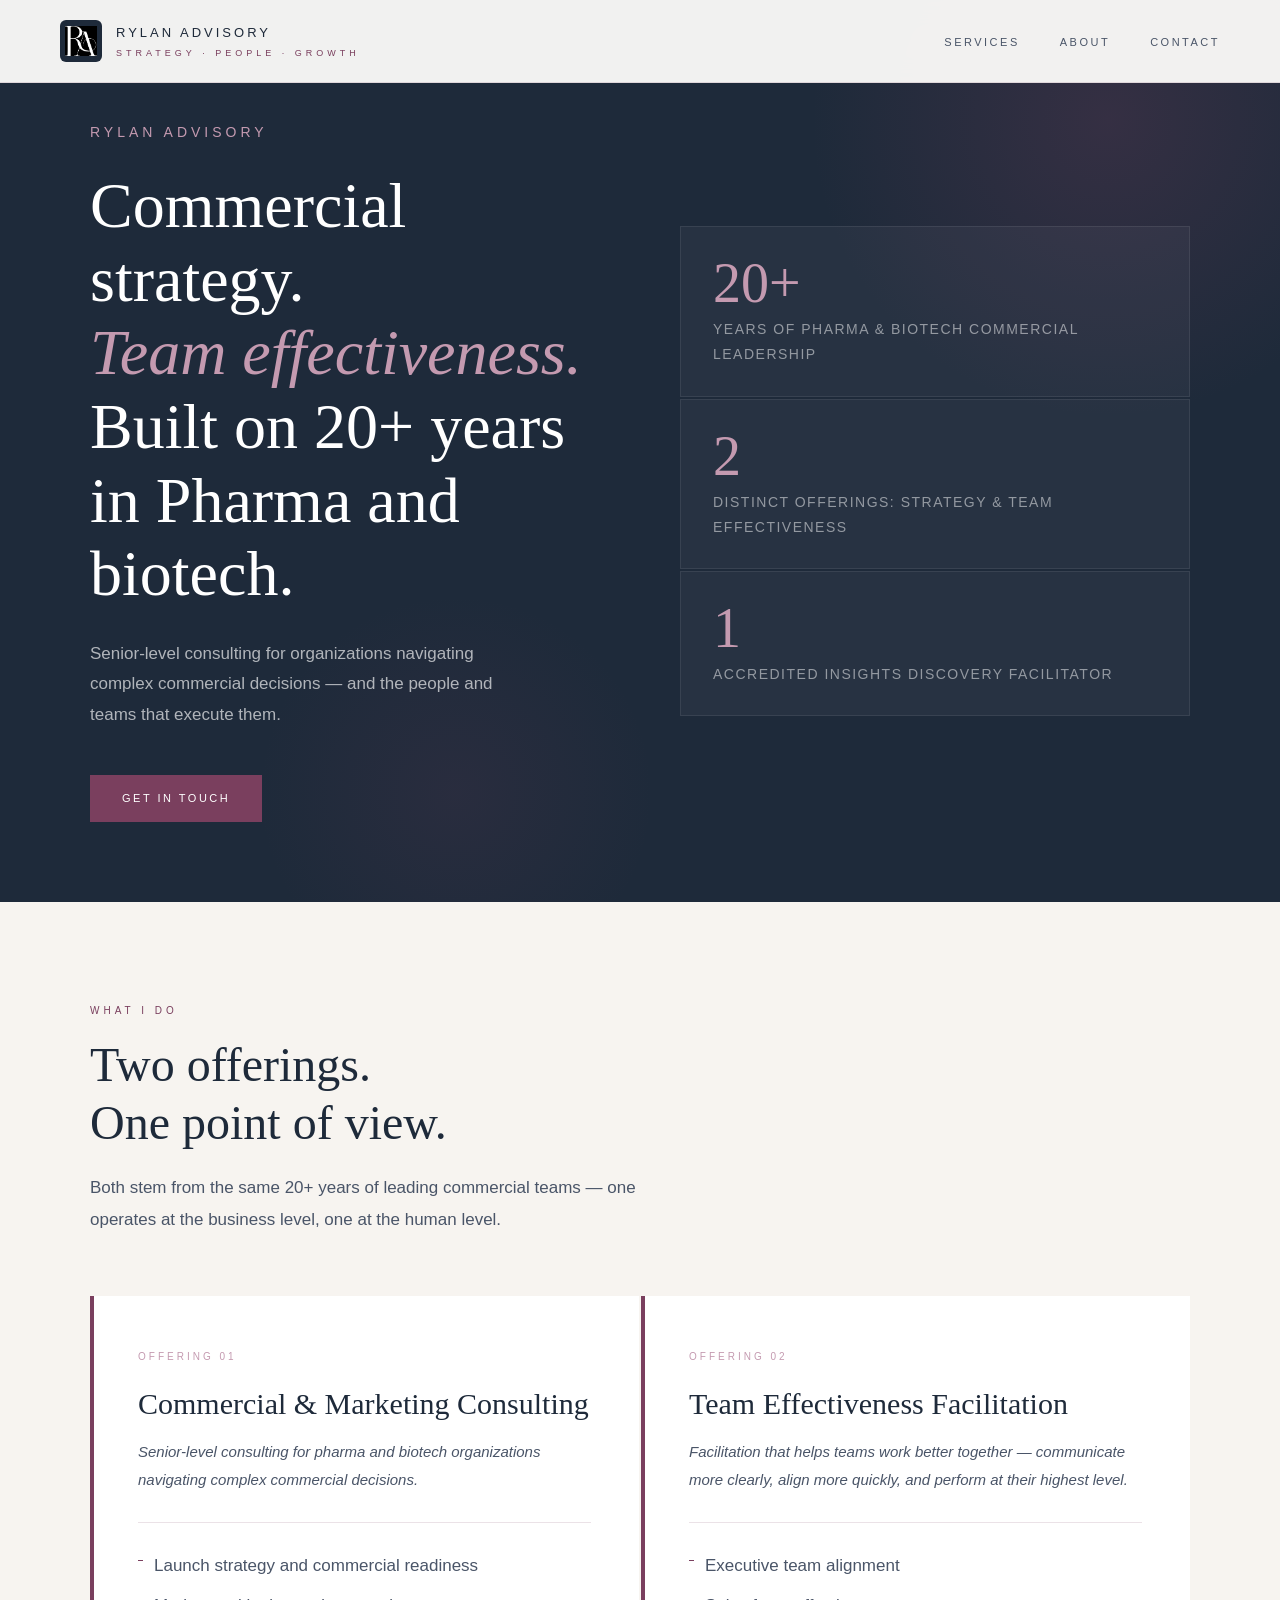
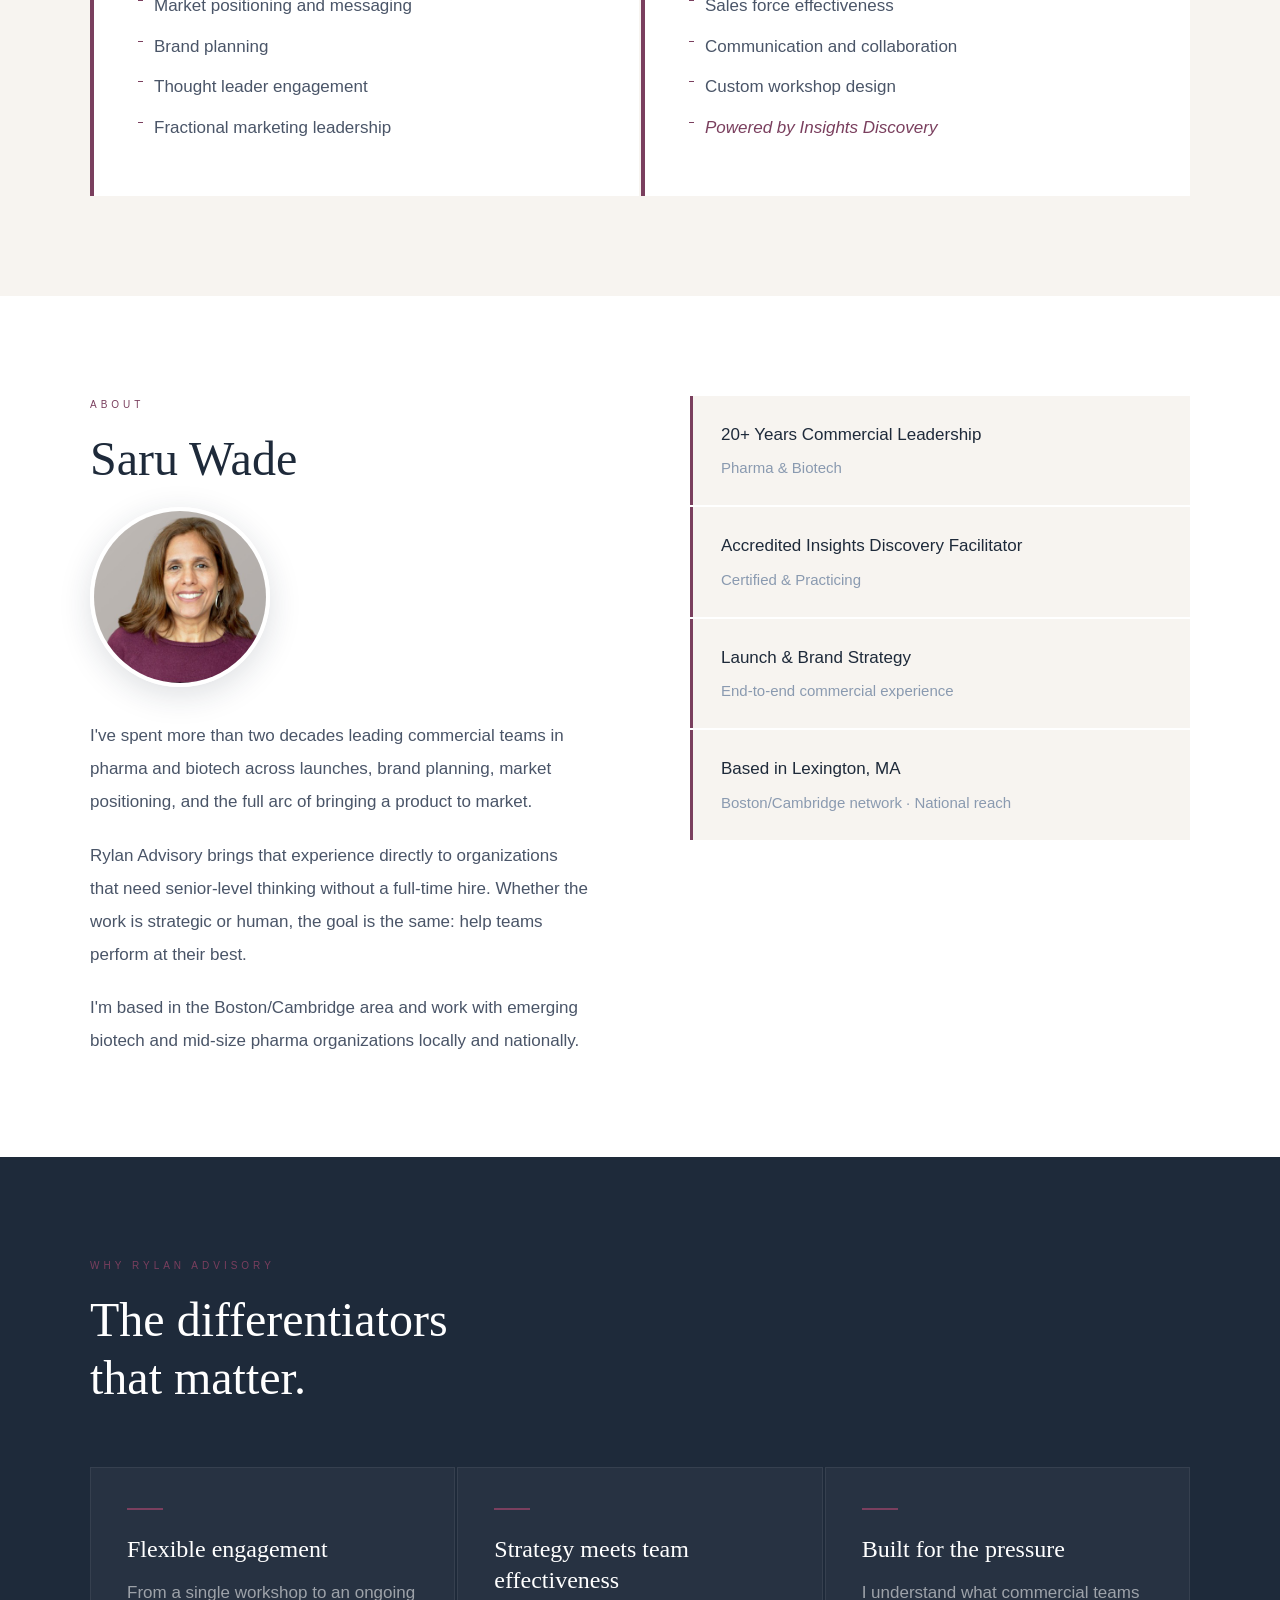
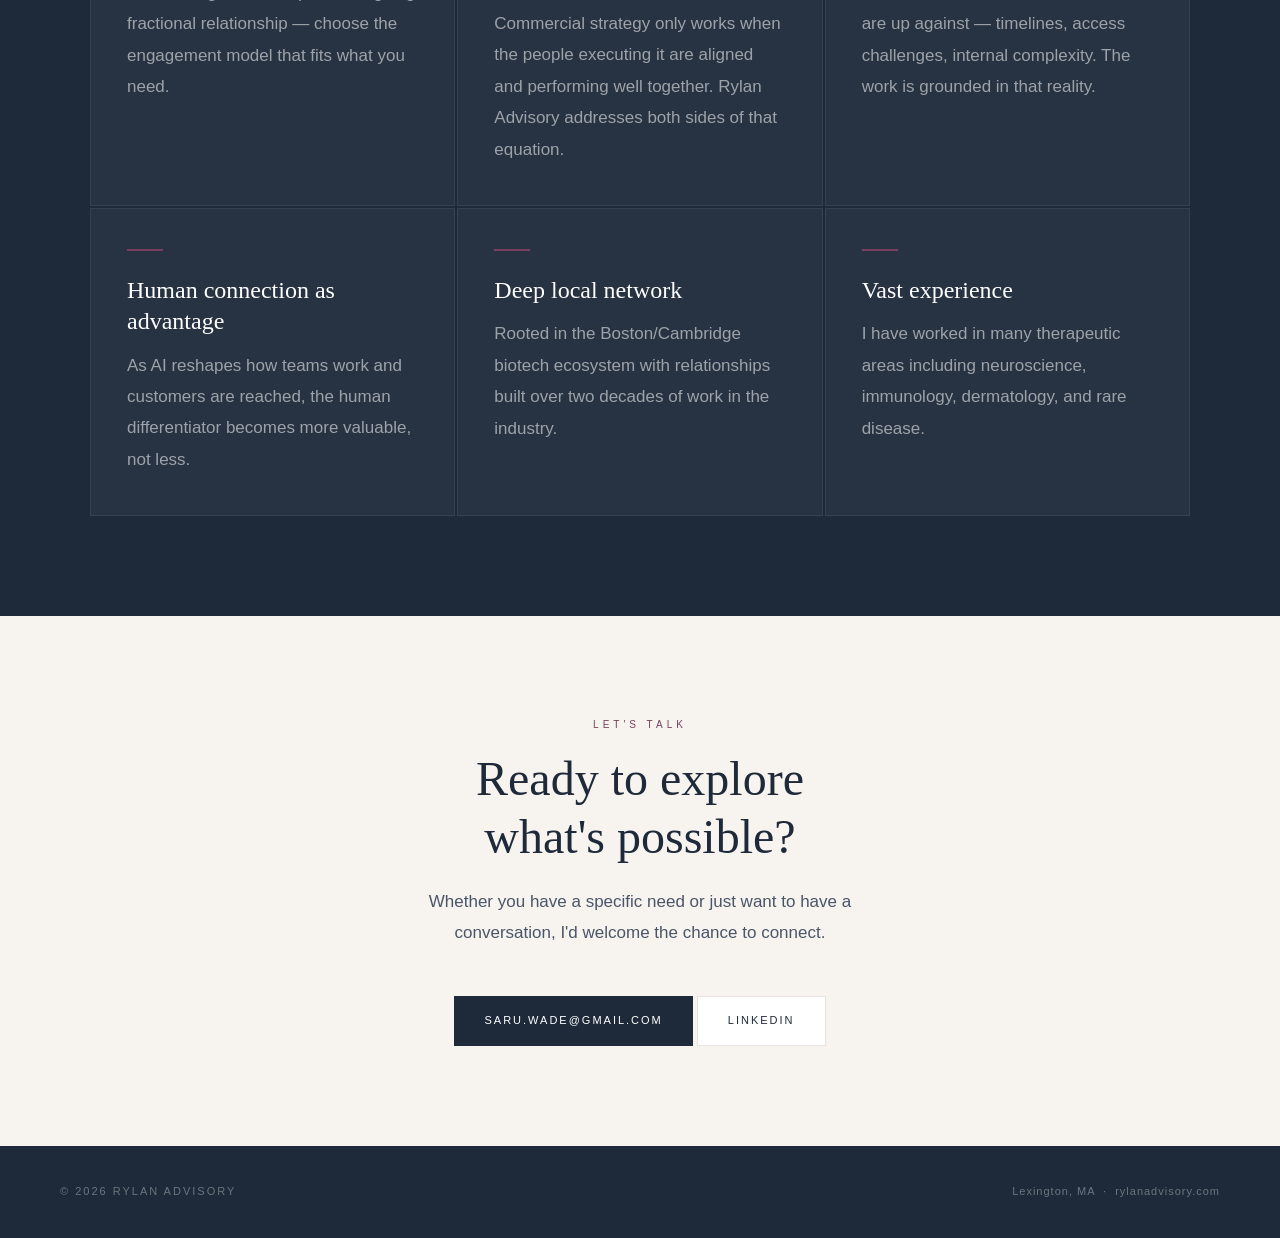
==== commit 610ebd5b: "Update index.html" ====
--- a/index.html
+++ b/index.html
@@ -35,7 +35,7 @@
       <h1 class="hero-headline">
         Commercial strategy.<br/>
         <em>Team effectiveness.</em><br/>
-        Pharma and biotech.
+        Built on 20+ years in Pharma and biotech.
       </h1>
       <p class="hero-subhead">
         Senior-level consulting for organizations navigating complex commercial decisions — and the people and teams that execute them.
@@ -103,7 +103,7 @@
       <img src="[data-uri]" alt="Saru Wade" class="about-headshot fade-up" />
       <div class="about-body fade-up">
         <p>I've spent more than two decades leading commercial teams in pharma and biotech across launches, brand planning, market positioning, and the full arc of bringing a product to market.</p>
-        <p>Rylan Advisory brings that experience directly to organizations that need senior-level thinking without a full-time hire. Whether the work is strategic or human, the goal is the same: help commercial teams perform at their best.</p>
+        <p>Rylan Advisory brings that experience directly to organizations that need senior-level thinking without a full-time hire. Whether the work is strategic or human, the goal is the same: help teams perform at their best.</p>
         <p>I'm based in the Boston/Cambridge area and work with emerging biotech and mid-size pharma organizations locally and nationally.</p>
       </div>
     </div>
